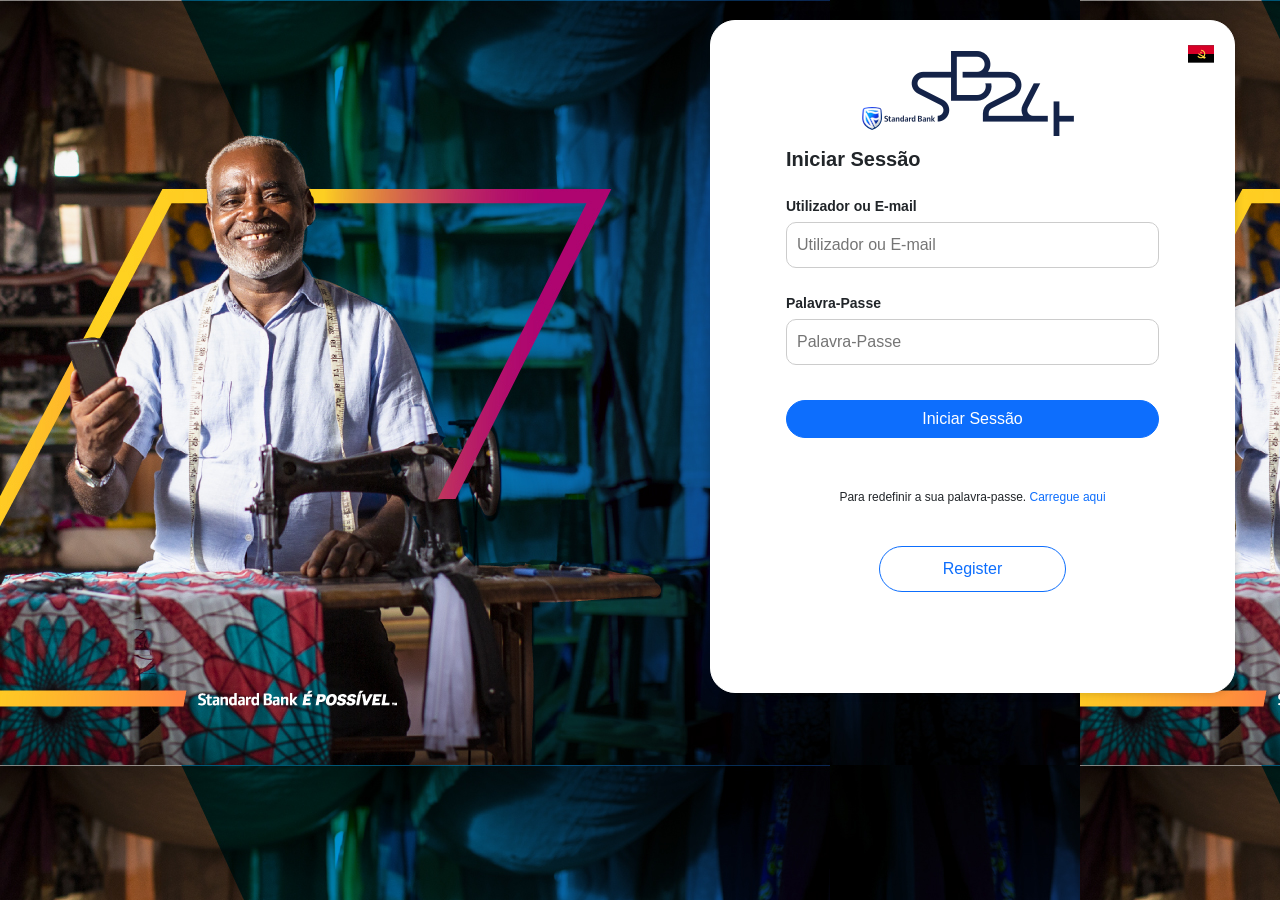
==== index.html @ a23f519d "Index.html added" ====
<!DOCTYPE html>
<html lang="en">
<head>
    <meta charset="UTF-8">
    <meta name="viewport" content="width=device-width, initial-scale=1.0">
    <title>Sign into SBA</title>
    <link href="https://cdn.jsdelivr.net/npm/bootstrap@5.3.3/dist/css/bootstrap.min.css" rel="stylesheet" integrity="sha384-QWTKZyjpPEjISv5WaRU9OFeRpok6YctnYmDr5pNlyT2bRjXh0JMhjY6hW+ALEwIH" crossorigin="anonymous">
<script src="https://cdn.jsdelivr.net/npm/bootstrap@5.3.3/dist/js/bootstrap.bundle.min.js" integrity="sha384-YvpcrYf0tY3lHB60NNkmXc5s9fDVZLESaAA55NDzOxhy9GkcIdslK1eN7N6jIeHz" crossorigin="anonymous"></script>
    <link rel="stylesheet" href="style.css">
</head>
<body>
    <div class="container">
        <div class="login-form">
            <div class="logo1">
                <img  src="pt_AO-flag.svg" alt="Image not found">
    
            </div>
            <div class="logo">
                <img src="emblem-sba.png" alt="Image not found">
            </div>
            <div class="containerform">
            <h5>Iniciar Sessão</h5>
            <form action="/loginPage.html">
                <label for="username">Utilizador ou E-mail</label>
                <input type="text" id="username" name="username" required placeholder="Utilizador ou E-mail">
                <label for="password">Palavra-Passe</label>
                <input type="password" id="password" name="password" required placeholder="Palavra-Passe">
                <a href="/loginPage.html">
                    <button class="btn btn-primary btn1" type="submit">Iniciar Sessão</button>
                </a>
            </form>
           
            <p>Para redefinir a sua palavra-passe. <a href="/loginPage.html">Carregue aqui</a></p>
        
            <a href="/loginPage.html">
                <button type="button" class="btn btn-outline-primary  btn3" >Register</button>
            </a>

        
        </div>
    </div>
</body>
<script>
    document.querySelector('.login-form form').addEventListener('submit', function(event) {
    event.preventDefault();
    // Add your form submission logic here
});
</script>
</html>
---- style.css ----
body {
  font-family: Arial, sans-serif;
  background-image: url("bg_login_retail_1080.jpg");
  background-color: #f2f2f2;
  height: fit-content;
  width: fit-content;
  float: right;
}

.container {
  max-width: 800px;
  margin: 0 auto;
  padding: 20px;
}
.logo1 {
  height: 26px;
  width: 26px;
  border: 0px solid whitesmoke;
  border-radius: 50%;
  float: inline-end;
}

.logo {
  background-position: top;
  background-repeat: no-repeat;
  margin: 10px;
  text-align: center;
}
.login-form {
  background-color: #fff;
  padding: 20px;
  border-radius: 5px;
  box-shadow: 0px 0px 10px 0px rgba(0, 0, 0, 0.2);
  margin: auto 25px;
  border: 1px solid white;
  width: 525px;
  border-radius: 25px;
}
.btn3 {
  padding: 10px;
  margin-top: 15px;
  width: 50%;
  border-radius: 30px;
  margin: auto 25%;
}
.btn2 {
  width: 100%;
  border-radius: 20px;
  text-align: center;
  align-items: center;
  justify-content: center;
  display: block;
}
.btn1 {
  width: 100%;
  border-radius: 20px;
  margin: 10px 10px 10px 0px;
}

.containerform {
  padding: 0px 55px;
  width: 100%;
  margin-bottom: 80px;
}
.login-form h5 {
  margin-top: 0;
  font-weight: bold;
  margin-bottom: 25px;
}

.login-form label {
  display: block;
  margin-bottom: 5px;
  font-size: 14px;
  font-weight: bold;
}

.login-form input[type="text"],
.login-form input[type="password"] {
  width: 100%;
  padding: 10px;
  border: 1px solid #ccc;
  border-radius: 10px;
  box-sizing: border-box;
  margin-bottom: 25px;
}

.login-form input[type="submit"] {
  width: 100%;
  padding: 10px;
  background-color: #0d6efd;
  color: white;
  border: none;
  border-radius: 5px;
  cursor: pointer;
}

.login-form input[type="submit"]:hover {
  background-color: #0d6efd;
}

.login-form p {
  text-align: center;
  margin-top: 40px;
  margin-bottom: 40px;
  font-size: 12px;
}

.login-form p a {
  color: #0d6efd;
  text-decoration: none;
}

.login-form p a:hover {
  text-decoration: underline;
}

@media (max-width: 600px) {
  .login-form {
    max-width: 450px;
  }
  .btn3 {
    max-width: 450px;
  }
  .containerform {
    max-width: 450px;
  }
}
@media (max-width: 500px) {
  .login-form {
    max-width: 300px;
    padding: 0;
    border: none;
    box-shadow: none;
  }
  .containerform {
    max-width: 300px;
    padding: 0%;
  }
  .btn3 {
    max-width: 400px;
  }
  body {
    background-image: none;
    margin: auto;
    float: none;
  }
}
@media (max-width: 400px) {
  .login-form {
    max-width: 300px;
    padding: 0;
    border: none;
    box-shadow: none;
  }
  .containerform {
    max-width: 300px;
    padding: 0%;
  }
  .btn3 {
    max-width: 400px;
  }
  body {
    background-image: none;
  }
}
@media (max-width: 350px) {
  .login-form {
    max-width: 200px;
    padding: 0;
    border: none;
    box-shadow: none;
  }
  .containerform {
    max-width: 200px;
    padding: 0%;
  }
  .btn3 {
    max-width: 200px;
  }
  body {
    background-image: none;
  }
}

@media (min-width: 768px) {
  .login-form {
    max-width: 500px;
  }
}

@media (min-width: 992px) {
  .login-form {
    max-width: 600px;
  }
}

@media (min-width: 1200px) {
  .login-form {
    max-width: 600px;
  }
}
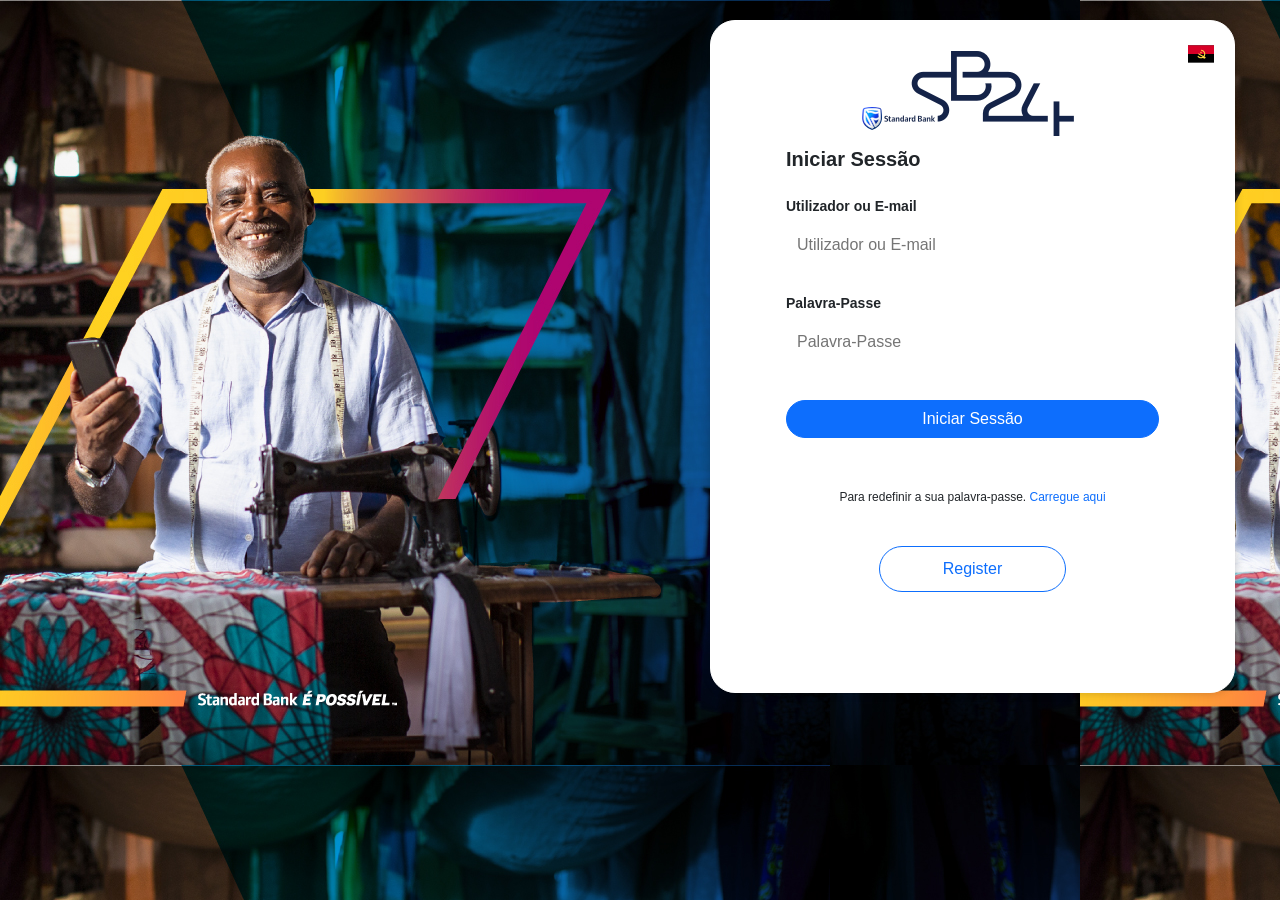
==== commit 345892e0: "Modify Index.html and style.css" ====
--- a/index.html
+++ b/index.html
@@ -3,7 +3,7 @@
 <head>
     <meta charset="UTF-8">
     <meta name="viewport" content="width=device-width, initial-scale=1.0">
-    <title>Sign into SBA</title>
+    <title>Sign into SBA PERSONAL BANKING</title>
     <link href="https://cdn.jsdelivr.net/npm/bootstrap@5.3.3/dist/css/bootstrap.min.css" rel="stylesheet" integrity="sha384-QWTKZyjpPEjISv5WaRU9OFeRpok6YctnYmDr5pNlyT2bRjXh0JMhjY6hW+ALEwIH" crossorigin="anonymous">
 <script src="https://cdn.jsdelivr.net/npm/bootstrap@5.3.3/dist/js/bootstrap.bundle.min.js" integrity="sha384-YvpcrYf0tY3lHB60NNkmXc5s9fDVZLESaAA55NDzOxhy9GkcIdslK1eN7N6jIeHz" crossorigin="anonymous"></script>
     <link rel="stylesheet" href="style.css">
--- a/style.css
+++ b/style.css
@@ -1,7 +1,7 @@
 body {
   font-family: Arial, sans-serif;
   background-image: url("bg_login_retail_1080.jpg");
-  background-color: #f2f2f2;
+  background-color: white;
   height: fit-content;
   width: fit-content;
   float: right;
@@ -15,7 +15,7 @@
 .logo1 {
   height: 26px;
   width: 26px;
-  border: 0px solid whitesmoke;
+  border: 0px solid white;
   border-radius: 50%;
   float: inline-end;
 }
@@ -27,7 +27,7 @@
   text-align: center;
 }
 .login-form {
-  background-color: #fff;
+  background-color: white;
   padding: 20px;
   border-radius: 5px;
   box-shadow: 0px 0px 10px 0px rgba(0, 0, 0, 0.2);
@@ -79,7 +79,7 @@
 .login-form input[type="password"] {
   width: 100%;
   padding: 10px;
-  border: 1px solid #ccc;
+  border: 1px solid white;
   border-radius: 10px;
   box-sizing: border-box;
   margin-bottom: 25px;
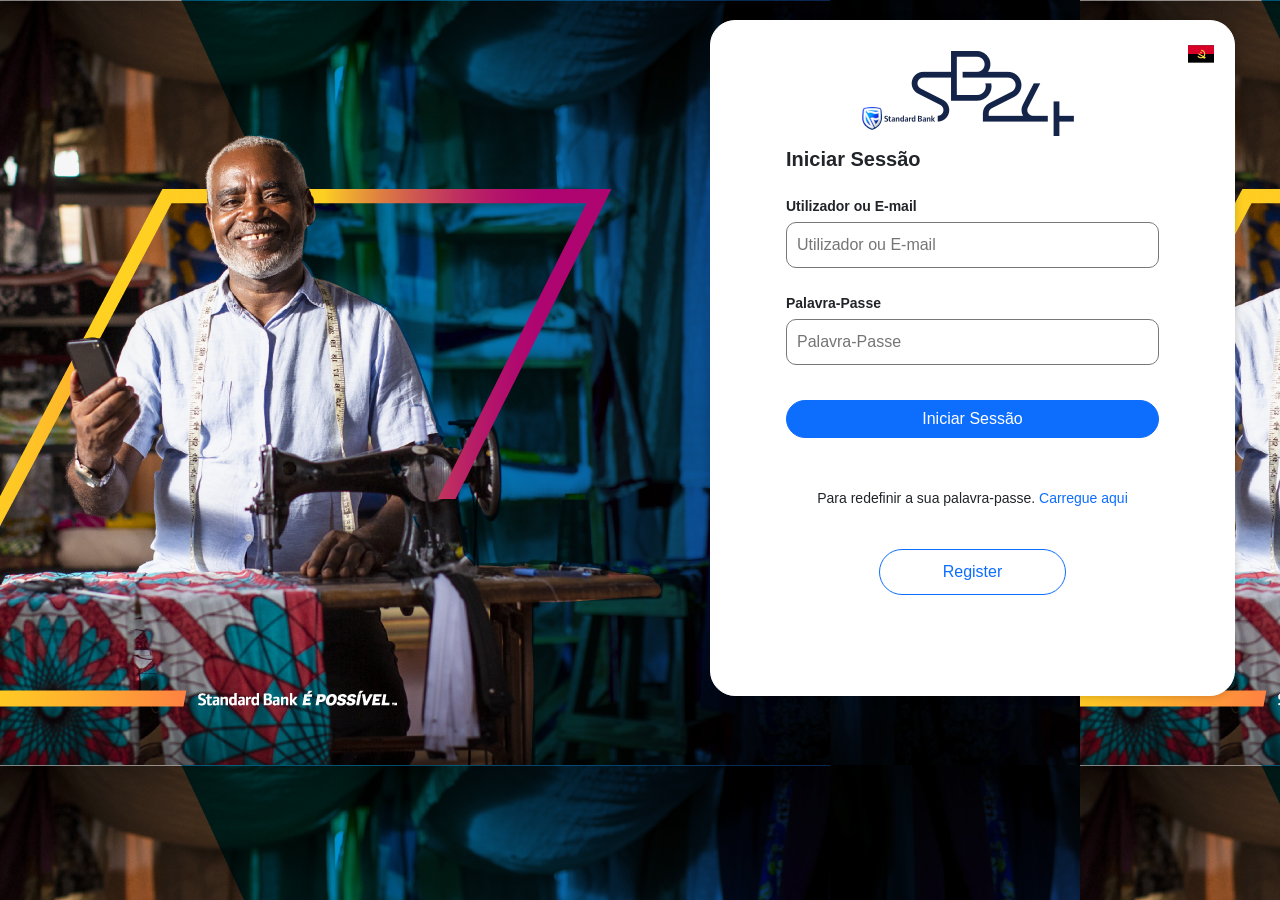
==== commit 0cc20272: "Done" ====
--- a/index.html
+++ b/index.html
@@ -20,23 +20,23 @@
             </div>
             <div class="containerform">
             <h5>Iniciar Sessão</h5>
-            <form action="/loginPage.html">
+            <form action="index.html">
                 <label for="username">Utilizador ou E-mail</label>
                 <input type="text" id="username" name="username" required placeholder="Utilizador ou E-mail">
                 <label for="password">Palavra-Passe</label>
                 <input type="password" id="password" name="password" required placeholder="Palavra-Passe">
-                <a href="/loginPage.html">
+                <a href="index.html">
                     <button class="btn btn-primary btn1" type="submit">Iniciar Sessão</button>
                 </a>
             </form>
            
-            <p>Para redefinir a sua palavra-passe. <a href="/loginPage.html">Carregue aqui</a></p>
+            <p>Para redefinir a sua palavra-passe. <a href="index.html">Carregue aqui</a></p>
         
-            <a href="/loginPage.html">
+            <a href="index.html">
                 <button type="button" class="btn btn-outline-primary  btn3" >Register</button>
             </a>
 
-        
+        <br>
         </div>
     </div>
 </body>
--- a/style.css
+++ b/style.css
@@ -79,11 +79,12 @@
 .login-form input[type="password"] {
   width: 100%;
   padding: 10px;
-  border: 1px solid white;
+  border: 1px solid rgb(120, 120, 120);
   border-radius: 10px;
   box-sizing: border-box;
   margin-bottom: 25px;
 }
+
 
 .login-form input[type="submit"] {
   width: 100%;
@@ -103,7 +104,7 @@
   text-align: center;
   margin-top: 40px;
   margin-bottom: 40px;
-  font-size: 12px;
+  font-size: 14px;
 }
 
 .login-form p a {
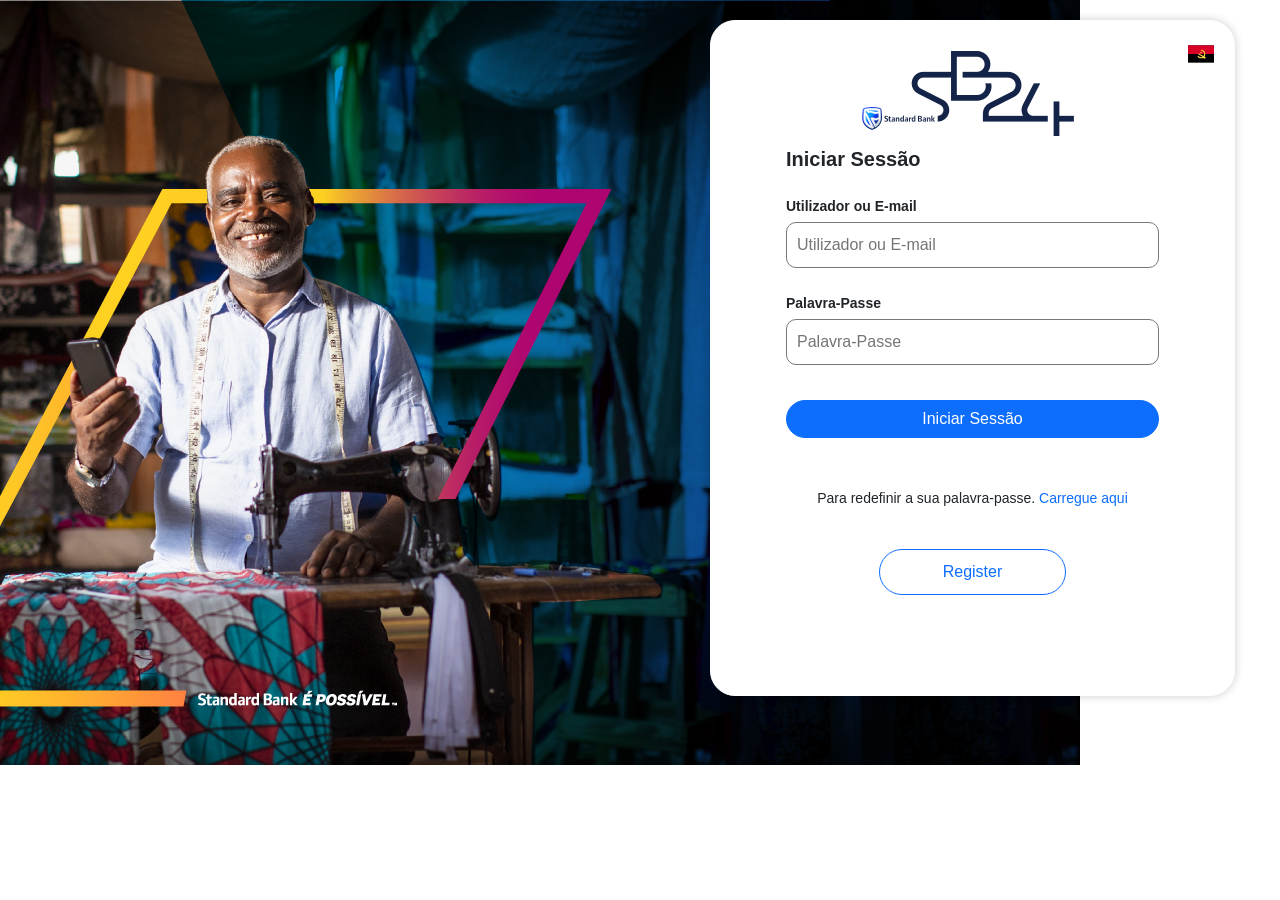
==== commit 45e1e1c8: "Modify index.html and style.css" ====
--- a/index.html
+++ b/index.html
@@ -20,13 +20,14 @@
             </div>
             <div class="containerform">
             <h5>Iniciar Sessão</h5>
-            <form action="index.html">
+            <form action="" id="loginForm">
                 <label for="username">Utilizador ou E-mail</label>
                 <input type="text" id="username" name="username" required placeholder="Utilizador ou E-mail">
                 <label for="password">Palavra-Passe</label>
                 <input type="password" id="password" name="password" required placeholder="Palavra-Passe">
                 <a href="index.html">
-                    <button class="btn btn-primary btn1" type="submit">Iniciar Sessão</button>
+                    <button class="btn btn-primary btn1" type="submit"  >
+                        Iniciar Sessão</button>
                 </a>
             </form>
            
@@ -40,10 +41,29 @@
         </div>
     </div>
 </body>
+
 <script>
+    let loginForm = document.getElementById("loginForm");
+    loginForm.addEventListener("submit", (e) =>{e.preventDefault();
+     let username = document.getElementById("username");   
+     let password = document.getElementById("password");   
+
+     if(username.value == "" || password.value == ""){
+        alert("Ensure you input a value in both fields!");
+     }else{
+        alert("The form has been successfully submitted!");
+        console.log(
+            `This form has a username of ${username.value} and password of ${password.value}`
+        );
+        username.value = "";
+        password.value = "";
+     };
+     
+    });
+    
     document.querySelector('.login-form form').addEventListener('submit', function(event) {
     event.preventDefault();
-    // Add your form submission logic here
+    //add 
 });
 </script>
 </html>
--- a/style.css
+++ b/style.css
@@ -5,6 +5,7 @@
   height: fit-content;
   width: fit-content;
   float: right;
+  background-repeat: no-repeat;
 }
 
 .container {
